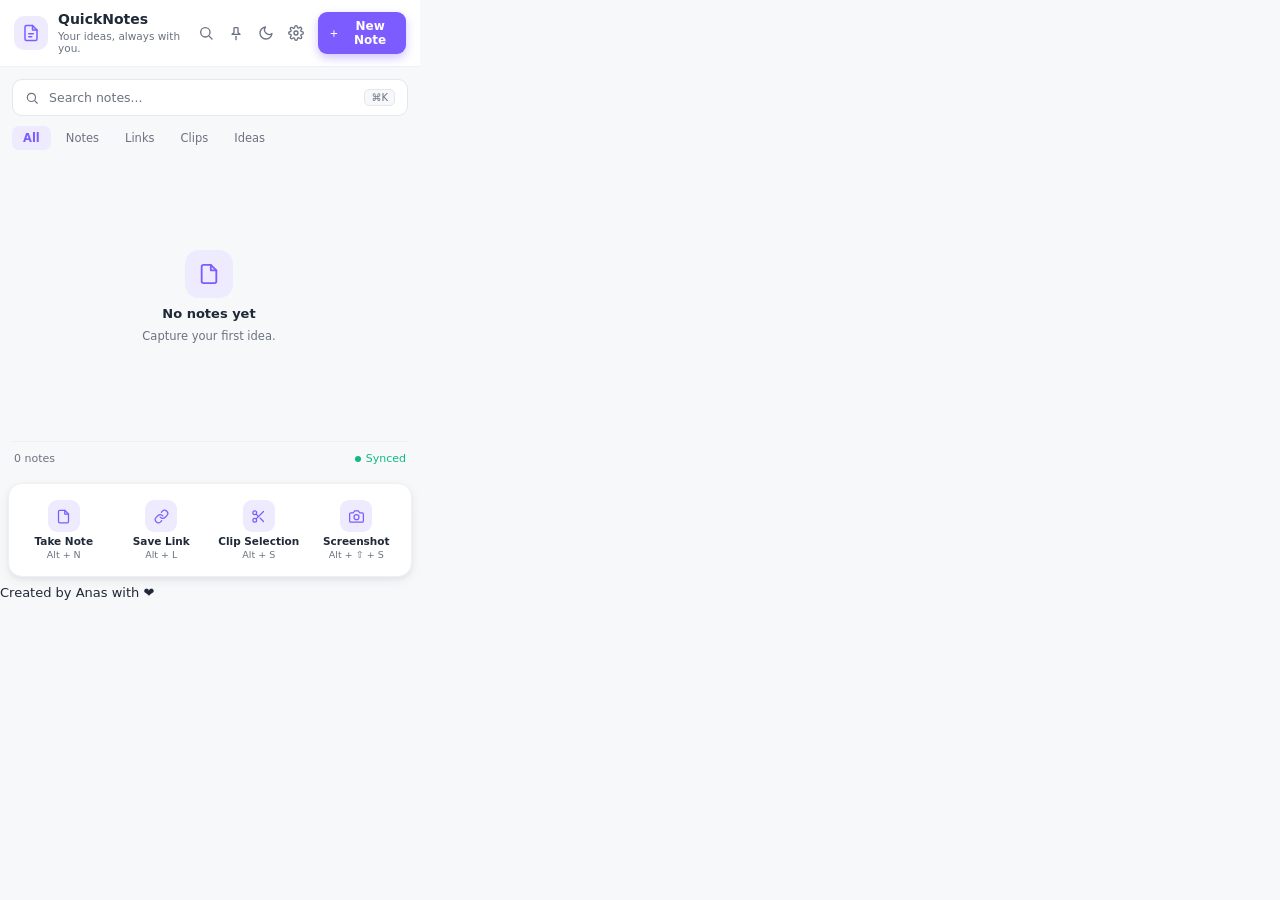
==== extension/popup.html @ 5216ebf4 "Changes Co-authored-by: anassarfraz15 <126183512+anassarfraz15@users.noreply.github.com>" ====
<!doctype html>
<html lang="en">
  <head>
    <meta charset="utf-8" />
    <title>QuickNotes</title>
    <link rel="stylesheet" href="styles.css" />
  </head>
  <body>
    <div id="app" class="app" data-view="list">
      <!-- HEADER -->
      <header class="header">
        <div class="brand">
          <div class="brand-icon" aria-hidden="true">
            <svg viewBox="0 0 24 24" fill="none" stroke="currentColor" stroke-width="2" stroke-linecap="round" stroke-linejoin="round"><path d="M14 2H6a2 2 0 0 0-2 2v16a2 2 0 0 0 2 2h12a2 2 0 0 0 2-2V8z"/><polyline points="14 2 14 8 20 8"/><line x1="9" y1="13" x2="15" y2="13"/><line x1="9" y1="17" x2="13" y2="17"/></svg>
          </div>
          <div class="brand-text">
            <div class="brand-title">QuickNotes</div>
            <div class="brand-sub">Your ideas, always with you.</div>
          </div>
        </div>
        <div class="header-actions">
          <button class="icon-btn" id="btn-search" title="Search">
            <svg viewBox="0 0 24 24" fill="none" stroke="currentColor" stroke-width="2" stroke-linecap="round" stroke-linejoin="round"><circle cx="11" cy="11" r="7"/><line x1="21" y1="21" x2="16.65" y2="16.65"/></svg>
          </button>
          <button class="icon-btn" id="btn-pin-toggle" title="Show pinned">
            <svg viewBox="0 0 24 24" fill="none" stroke="currentColor" stroke-width="2" stroke-linecap="round" stroke-linejoin="round"><path d="M12 17v5"/><path d="M9 10.76V5a1 1 0 0 1 1-1h4a1 1 0 0 1 1 1v5.76a2 2 0 0 0 .59 1.41L18 14H6l2.41-1.83A2 2 0 0 0 9 10.76z"/></svg>
          </button>
          <button class="icon-btn" id="btn-theme" title="Toggle theme">
            <svg viewBox="0 0 24 24" fill="none" stroke="currentColor" stroke-width="2" stroke-linecap="round" stroke-linejoin="round"><path d="M21 12.79A9 9 0 1 1 11.21 3 7 7 0 0 0 21 12.79z"/></svg>
          </button>
          <button class="icon-btn" id="btn-settings" title="Settings">
            <svg viewBox="0 0 24 24" fill="none" stroke="currentColor" stroke-width="2" stroke-linecap="round" stroke-linejoin="round"><circle cx="12" cy="12" r="3"/><path d="M19.4 15a1.7 1.7 0 0 0 .3 1.8l.1.1a2 2 0 1 1-2.8 2.8l-.1-.1a1.7 1.7 0 0 0-1.8-.3 1.7 1.7 0 0 0-1 1.5V21a2 2 0 0 1-4 0v-.1a1.7 1.7 0 0 0-1.1-1.5 1.7 1.7 0 0 0-1.8.3l-.1.1a2 2 0 1 1-2.8-2.8l.1-.1a1.7 1.7 0 0 0 .3-1.8 1.7 1.7 0 0 0-1.5-1H3a2 2 0 0 1 0-4h.1a1.7 1.7 0 0 0 1.5-1.1 1.7 1.7 0 0 0-.3-1.8l-.1-.1a2 2 0 1 1 2.8-2.8l.1.1a1.7 1.7 0 0 0 1.8.3H9a1.7 1.7 0 0 0 1-1.5V3a2 2 0 0 1 4 0v.1a1.7 1.7 0 0 0 1 1.5 1.7 1.7 0 0 0 1.8-.3l.1-.1a2 2 0 1 1 2.8 2.8l-.1.1a1.7 1.7 0 0 0-.3 1.8V9a1.7 1.7 0 0 0 1.5 1H21a2 2 0 0 1 0 4h-.1a1.7 1.7 0 0 0-1.5 1z"/></svg>
          </button>
          <button class="btn btn-primary" id="btn-new">
            <svg viewBox="0 0 24 24" fill="none" stroke="currentColor" stroke-width="2.4" stroke-linecap="round" stroke-linejoin="round"><line x1="12" y1="5" x2="12" y2="19"/><line x1="5" y1="12" x2="19" y2="12"/></svg>
            New Note
          </button>
        </div>
      </header>

      <!-- LIST VIEW -->
      <section class="list-view">
        <div class="search">
          <svg viewBox="0 0 24 24" fill="none" stroke="currentColor" stroke-width="2" stroke-linecap="round" stroke-linejoin="round"><circle cx="11" cy="11" r="7"/><line x1="21" y1="21" x2="16.65" y2="16.65"/></svg>
          <input id="search-input" type="text" placeholder="Search notes..." />
          <span class="kbd">⌘K</span>
        </div>
        <div class="tabs" role="tablist" id="tabs">
          <button class="tab active" data-tab="all">All</button>
          <button class="tab" data-tab="note">Notes</button>
          <button class="tab" data-tab="link">Links</button>
          <button class="tab" data-tab="clip">Clips</button>
          <button class="tab" data-tab="idea">Ideas</button>
        </div>
        <div class="notes-list" id="notes-list"></div>
        <div class="list-footer">
          <span id="notes-count">0 notes</span>
          <span class="synced"><span class="dot"></span> Synced</span>
        </div>
      </section>

      <!-- EDITOR VIEW -->
      <section class="editor-view" data-mode="read" hidden>
        <div class="editor-topbar">
          <button class="icon-btn" id="btn-back" title="Back">
            <svg viewBox="0 0 24 24" fill="none" stroke="currentColor" stroke-width="2" stroke-linecap="round" stroke-linejoin="round"><line x1="19" y1="12" x2="5" y2="12"/><polyline points="12 19 5 12 12 5"/></svg>
          </button>
          <input id="title-input" class="title-input" placeholder="Untitled note" readonly />
          <button class="icon-btn" id="btn-edit" title="Edit">
            <svg viewBox="0 0 24 24" fill="none" stroke="currentColor" stroke-width="2" stroke-linecap="round" stroke-linejoin="round"><path d="M12 20h9"/><path d="M16.5 3.5a2.121 2.121 0 0 1 3 3L7 19l-4 1 1-4L16.5 3.5z"/></svg>
          </button>
          <button class="icon-btn" id="btn-done" title="Done" hidden>
            <svg viewBox="0 0 24 24" fill="none" stroke="currentColor" stroke-width="2.4" stroke-linecap="round" stroke-linejoin="round"><polyline points="20 6 9 17 4 12"/></svg>
          </button>
          <button class="icon-btn" id="btn-pin" title="Pin">
            <svg viewBox="0 0 24 24" fill="none" stroke="currentColor" stroke-width="2" stroke-linecap="round" stroke-linejoin="round"><path d="M12 17v5"/><path d="M9 10.76V5a1 1 0 0 1 1-1h4a1 1 0 0 1 1 1v5.76a2 2 0 0 0 .59 1.41L18 14H6l2.41-1.83A2 2 0 0 0 9 10.76z"/></svg>
          </button>
          <button class="icon-btn danger" id="btn-delete" title="Delete">
            <svg viewBox="0 0 24 24" fill="none" stroke="currentColor" stroke-width="2" stroke-linecap="round" stroke-linejoin="round"><polyline points="3 6 5 6 21 6"/><path d="M19 6l-2 14a2 2 0 0 1-2 2H9a2 2 0 0 1-2-2L5 6"/><path d="M10 11v6"/><path d="M14 11v6"/></svg>
          </button>
        </div>

        <div class="tag-row">
          <div class="tags" id="tags"></div>
          <input id="tag-input" class="tag-input" placeholder="Add tag..." />
          <span class="saved-indicator" id="saved-indicator"><span class="dot"></span> Saved just now</span>
        </div>

        <div class="toolbar" id="toolbar">
          <button data-cmd="bold" title="Bold"><b>B</b></button>
          <button data-cmd="italic" title="Italic"><i>I</i></button>
          <button data-cmd="strikeThrough" title="Strike"><s>S</s></button>
          <span class="sep"></span>
          <button data-cmd="formatBlock" data-arg="H1" title="Heading 1">H1</button>
          <button data-cmd="formatBlock" data-arg="H2" title="Heading 2">H2</button>
          <span class="sep"></span>
          <button data-cmd="insertUnorderedList" title="Bullet list">
            <svg viewBox="0 0 24 24" fill="none" stroke="currentColor" stroke-width="2" stroke-linecap="round" stroke-linejoin="round"><line x1="8" y1="6" x2="21" y2="6"/><line x1="8" y1="12" x2="21" y2="12"/><line x1="8" y1="18" x2="21" y2="18"/><circle cx="4" cy="6" r="1"/><circle cx="4" cy="12" r="1"/><circle cx="4" cy="18" r="1"/></svg>
          </button>
          <button data-cmd="insertOrderedList" title="Numbered list">
            <svg viewBox="0 0 24 24" fill="none" stroke="currentColor" stroke-width="2" stroke-linecap="round" stroke-linejoin="round"><line x1="10" y1="6" x2="21" y2="6"/><line x1="10" y1="12" x2="21" y2="12"/><line x1="10" y1="18" x2="21" y2="18"/><path d="M4 6h1v4"/><path d="M4 10h2"/><path d="M6 18H4c0-1 2-2 2-3s-1-1.5-2-1"/></svg>
          </button>
          <button data-cmd="checkbox" title="Checkbox">☐</button>
          <span class="sep"></span>
          <button data-cmd="link" title="Link">
            <svg viewBox="0 0 24 24" fill="none" stroke="currentColor" stroke-width="2" stroke-linecap="round" stroke-linejoin="round"><path d="M10 13a5 5 0 0 0 7.54.54l3-3a5 5 0 0 0-7.07-7.07l-1.72 1.71"/><path d="M14 11a5 5 0 0 0-7.54-.54l-3 3a5 5 0 0 0 7.07 7.07l1.71-1.71"/></svg>
          </button>
          <button data-cmd="code" title="Code">
            <svg viewBox="0 0 24 24" fill="none" stroke="currentColor" stroke-width="2" stroke-linecap="round" stroke-linejoin="round"><polyline points="16 18 22 12 16 6"/><polyline points="8 6 2 12 8 18"/></svg>
          </button>
          <button data-cmd="quote" title="Quote">❝</button>
        </div>

        <div id="editor" class="editor" contenteditable="true" spellcheck="true"></div>

        <div class="editor-footer">
          <span id="created-at">Created: —</span>
          <span id="updated-at">Updated: —</span>
        </div>
      </section>

      <!-- ACTION BAR -->
      <nav class="action-bar">
        <button class="action" data-action="note">
          <div class="action-icon"><svg viewBox="0 0 24 24" fill="none" stroke="currentColor" stroke-width="2" stroke-linecap="round" stroke-linejoin="round"><path d="M14 2H6a2 2 0 0 0-2 2v16a2 2 0 0 0 2 2h12a2 2 0 0 0 2-2V8z"/><polyline points="14 2 14 8 20 8"/></svg></div>
          <div class="action-text"><div class="action-label">Take Note</div><div class="action-kbd">Alt + N</div></div>
        </button>
        <button class="action" data-action="link">
          <div class="action-icon"><svg viewBox="0 0 24 24" fill="none" stroke="currentColor" stroke-width="2" stroke-linecap="round" stroke-linejoin="round"><path d="M10 13a5 5 0 0 0 7.54.54l3-3a5 5 0 0 0-7.07-7.07l-1.72 1.71"/><path d="M14 11a5 5 0 0 0-7.54-.54l-3 3a5 5 0 0 0 7.07 7.07l1.71-1.71"/></svg></div>
          <div class="action-text"><div class="action-label">Save Link</div><div class="action-kbd">Alt + L</div></div>
        </button>
        <button class="action" data-action="clip">
          <div class="action-icon"><svg viewBox="0 0 24 24" fill="none" stroke="currentColor" stroke-width="2" stroke-linecap="round" stroke-linejoin="round"><circle cx="6" cy="6" r="3"/><circle cx="6" cy="18" r="3"/><line x1="20" y1="4" x2="8.12" y2="15.88"/><line x1="14.47" y1="14.48" x2="20" y2="20"/><line x1="8.12" y1="8.12" x2="12" y2="12"/></svg></div>
          <div class="action-text"><div class="action-label">Clip Selection</div><div class="action-kbd">Alt + S</div></div>
        </button>
        <button class="action" data-action="screenshot">
          <div class="action-icon"><svg viewBox="0 0 24 24" fill="none" stroke="currentColor" stroke-width="2" stroke-linecap="round" stroke-linejoin="round"><path d="M23 19a2 2 0 0 1-2 2H3a2 2 0 0 1-2-2V8a2 2 0 0 1 2-2h4l2-3h6l2 3h4a2 2 0 0 1 2 2z"/><circle cx="12" cy="13" r="4"/></svg></div>
          <div class="action-text"><div class="action-label">Screenshot</div><div class="action-kbd">Alt + ⇧ + S</div></div>
        </button>
      </nav>

      <div class="credit">Created by Anas with <span class="credit-heart">❤</span></div>
    </div>

    <script src="popup.js"></script>
  </body>
</html>
---- extension/styles.css ----
:root {
  --primary: #7C5CFF;
  --primary-soft: #EFEBFF;
  --bg: #F7F8FA;
  --card: #FFFFFF;
  --text: #1F2937;
  --text-2: #6B7280;
  --border: #E5E7EB;
  --border-soft: #EEF0F3;
  --danger: #EF4444;
  --success: #10B981;
  --shadow-sm: 0 1px 2px rgba(16,24,40,.04), 0 1px 3px rgba(16,24,40,.06);
  --shadow-md: 0 4px 12px rgba(16,24,40,.06), 0 2px 4px rgba(16,24,40,.04);
  --radius: 12px;
  --radius-lg: 16px;
}

[data-theme="dark"] {
  --primary: #8E76FF;
  --primary-soft: #2A2150;
  --bg: #0F1115;
  --card: #171A21;
  --text: #E5E7EB;
  --text-2: #9CA3AF;
  --border: #232732;
  --border-soft: #1C2029;
  --shadow-sm: 0 1px 2px rgba(0,0,0,.4);
  --shadow-md: 0 6px 20px rgba(0,0,0,.45);
}

* { box-sizing: border-box; }
html, body {
  margin: 0; padding: 0;
  width: 420px; height: 600px;
  font-family: 'Inter', -apple-system, BlinkMacSystemFont, 'Segoe UI', system-ui, sans-serif;
  font-size: 13px;
  color: var(--text);
  background: var(--bg);
  -webkit-font-smoothing: antialiased;
}
button { font-family: inherit; cursor: pointer; border: none; background: none; color: inherit; }
input, textarea { font-family: inherit; color: inherit; }

.app {
  width: 100%; height: 100%;
  display: flex; flex-direction: column;
  background: var(--bg);
  overflow: hidden;
}

/* HEADER */
.header {
  display: flex; align-items: center; justify-content: space-between;
  padding: 12px 14px;
  background: var(--card);
  border-bottom: 1px solid var(--border-soft);
  gap: 8px;
}
.brand { display: flex; align-items: center; gap: 10px; min-width: 0; }
.brand-icon {
  width: 34px; height: 34px; border-radius: 10px;
  background: var(--primary-soft); color: var(--primary);
  display: grid; place-items: center; flex-shrink: 0;
}
.brand-icon svg { width: 18px; height: 18px; }
.brand-title { font-weight: 700; font-size: 14px; line-height: 1.1; }
.brand-sub { font-size: 10.5px; color: var(--text-2); margin-top: 2px; }

.header-actions { display: flex; align-items: center; gap: 2px; }
.icon-btn {
  width: 30px; height: 30px; border-radius: 8px;
  display: grid; place-items: center;
  color: var(--text-2);
  transition: background .15s ease, color .15s ease;
}
.icon-btn svg { width: 16px; height: 16px; }
.icon-btn:hover { background: var(--bg); color: var(--text); }
.icon-btn.active { background: var(--primary-soft); color: var(--primary); }
.icon-btn.danger:hover { background: rgba(239,68,68,.1); color: var(--danger); }

.btn {
  display: inline-flex; align-items: center; gap: 6px;
  padding: 7px 11px; border-radius: 9px;
  font-size: 12px; font-weight: 600;
  transition: transform .15s ease, box-shadow .15s ease, background .15s ease;
}
.btn svg { width: 13px; height: 13px; }
.btn-primary {
  background: var(--primary); color: #fff;
  box-shadow: 0 4px 10px rgba(124,92,255,.35);
  margin-left: 6px;
}
.btn-primary:hover { transform: translateY(-1px); box-shadow: 0 6px 14px rgba(124,92,255,.45); }

/* LIST VIEW */
.list-view {
  flex: 1; min-height: 0;
  display: flex; flex-direction: column;
  padding: 12px 12px 0;
}
.app[data-view="editor"] .list-view { display: none; }

.search {
  position: relative;
  display: flex; align-items: center; gap: 8px;
  padding: 9px 12px; background: var(--card);
  border: 1px solid var(--border); border-radius: 10px;
  transition: border-color .15s ease, box-shadow .15s ease;
}
.search:focus-within { border-color: var(--primary); box-shadow: 0 0 0 3px rgba(124,92,255,.15); }
.search svg { width: 14px; height: 14px; color: var(--text-2); flex-shrink: 0; }
.search input {
  flex: 1; border: none; outline: none; background: none;
  font-size: 12.5px;
}
.search input::placeholder { color: var(--text-2); }
.kbd {
  font-size: 10px; padding: 2px 6px;
  background: var(--bg); border: 1px solid var(--border);
  border-radius: 5px; color: var(--text-2);
}

.tabs {
  display: flex; gap: 4px; margin: 10px 0 8px;
  overflow-x: auto; scrollbar-width: none;
}
.tabs::-webkit-scrollbar { display: none; }
.tab {
  padding: 5px 11px; border-radius: 7px;
  font-size: 11.5px; font-weight: 500; color: var(--text-2);
  transition: background .15s ease, color .15s ease;
  white-space: nowrap;
}
.tab:hover { color: var(--text); }
.tab.active { background: var(--primary-soft); color: var(--primary); font-weight: 600; }

.notes-list {
  flex: 1; min-height: 0;
  overflow-y: auto;
  display: flex; flex-direction: column; gap: 8px;
  padding-right: 2px;
}
.notes-list::-webkit-scrollbar { width: 6px; }
.notes-list::-webkit-scrollbar-thumb { background: var(--border); border-radius: 3px; }

.note-card {
  position: relative;
  background: var(--card);
  border: 1px solid var(--border-soft);
  border-radius: 12px;
  padding: 10px 12px;
  cursor: pointer;
  transition: border-color .15s ease, transform .15s ease, box-shadow .15s ease;
}
.note-card:hover { border-color: var(--border); box-shadow: var(--shadow-sm); }
.note-card.selected {
  border-color: var(--primary);
  background: var(--primary-soft);
}
.note-card-head {
  display: flex; align-items: center; gap: 6px;
  margin-bottom: 4px;
}
.note-emoji { font-size: 13px; }
.note-title {
  flex: 1; font-weight: 600; font-size: 12.5px;
  white-space: nowrap; overflow: hidden; text-overflow: ellipsis;
}
.note-time { font-size: 10.5px; color: var(--text-2); flex-shrink: 0; }
.note-preview {
  font-size: 11.5px; color: var(--text-2);
  line-height: 1.45;
  display: -webkit-box; -webkit-line-clamp: 2; -webkit-box-orient: vertical;
  overflow: hidden;
}
.note-pin { color: var(--primary); }
.note-pin svg { width: 11px; height: 11px; }

.note-actions {
  position: absolute;
  bottom: 6px; right: 6px;
  display: flex; gap: 2px;
  opacity: 0;
  transform: translateY(2px);
  transition: opacity .15s ease, transform .15s ease;
  background: var(--card);
  border: 1px solid var(--border-soft);
  border-radius: 8px;
  padding: 2px;
  box-shadow: var(--shadow-sm);
}
.note-card:hover .note-actions { opacity: 1; transform: translateY(0); }
.note-actions button {
  width: 22px; height: 22px; border-radius: 5px;
  display: grid; place-items: center;
  color: var(--text-2);
  transition: background .12s ease, color .12s ease;
}
.note-actions button svg { width: 12px; height: 12px; }
.note-actions button:hover { background: var(--bg); color: var(--text); }
.note-actions button.danger:hover { background: rgba(239,68,68,.1); color: var(--danger); }

.empty {
  flex: 1; display: flex; flex-direction: column; align-items: center; justify-content: center;
  text-align: center; color: var(--text-2); gap: 8px; padding: 24px;
}
.empty-icon {
  width: 48px; height: 48px; border-radius: 14px;
  background: var(--primary-soft); color: var(--primary);
  display: grid; place-items: center;
}
.empty-icon svg { width: 22px; height: 22px; }
.empty-title { font-weight: 600; color: var(--text); font-size: 13px; }
.empty-sub { font-size: 11.5px; }

.list-footer {
  display: flex; align-items: center; justify-content: space-between;
  padding: 10px 2px;
  font-size: 11px; color: var(--text-2);
  border-top: 1px solid var(--border-soft);
  margin-top: 6px;
}
.synced { display: inline-flex; align-items: center; gap: 5px; color: var(--success); font-weight: 500; }
.synced .dot { width: 6px; height: 6px; border-radius: 50%; background: var(--success); }

/* EDITOR */
.editor-view {
  flex: 1; min-height: 0;
  display: flex; flex-direction: column;
  background: var(--card);
}
.app[data-view="list"] .editor-view { display: none !important; }

.editor-topbar {
  display: flex; align-items: center; gap: 6px;
  padding: 10px 12px;
  border-bottom: 1px solid var(--border-soft);
}
.title-input {
  flex: 1; border: none; outline: none; background: none;
  font-size: 14px; font-weight: 700; padding: 4px 6px;
}
.title-input::placeholder { color: var(--text-2); font-weight: 600; }

.tag-row {
  display: flex; align-items: center; gap: 6px; flex-wrap: wrap;
  padding: 8px 12px;
  border-bottom: 1px solid var(--border-soft);
}
.tags { display: inline-flex; gap: 5px; flex-wrap: wrap; }
.tag {
  display: inline-flex; align-items: center; gap: 4px;
  padding: 2px 8px; border-radius: 999px;
  background: var(--primary-soft); color: var(--primary);
  font-size: 10.5px; font-weight: 600;
}
.tag button { color: var(--primary); opacity: .6; font-size: 12px; line-height: 1; }
.tag button:hover { opacity: 1; }
.tag-input {
  flex: 1; min-width: 80px;
  border: none; outline: none; background: none;
  font-size: 11.5px; padding: 3px 4px; color: var(--text-2);
}
.saved-indicator {
  font-size: 10.5px; color: var(--success);
  display: inline-flex; align-items: center; gap: 4px;
  margin-left: auto;
}
.saved-indicator .dot { width: 5px; height: 5px; border-radius: 50%; background: var(--success); }

.toolbar {
  display: flex; align-items: center; gap: 1px;
  padding: 6px 10px;
  border-bottom: 1px solid var(--border-soft);
  overflow-x: auto;
}
.toolbar::-webkit-scrollbar { display: none; }
.toolbar button {
  width: 26px; height: 26px; border-radius: 6px;
  display: grid; place-items: center;
  color: var(--text-2); font-size: 12px;
  transition: background .12s ease, color .12s ease;
  flex-shrink: 0;
}
.toolbar button:hover { background: var(--bg); color: var(--text); }
.toolbar button svg { width: 13px; height: 13px; }
.toolbar .sep { width: 1px; height: 16px; background: var(--border); margin: 0 4px; }

.editor {
  flex: 1; min-height: 0;
  padding: 14px 16px;
  font-size: 13px; line-height: 1.6;
  outline: none;
  overflow-y: auto;
}
.editor::-webkit-scrollbar { width: 6px; }
.editor::-webkit-scrollbar-thumb { background: var(--border); border-radius: 3px; }
.editor:empty:before {
  content: 'Start writing...';
  color: var(--text-2);
}
.editor h1 { font-size: 18px; margin: 8px 0 6px; }
.editor h2 { font-size: 15px; margin: 8px 0 4px; }
.editor ul, .editor ol { padding-left: 20px; margin: 4px 0; }
.editor blockquote {
  border-left: 3px solid var(--primary);
  background: var(--primary-soft);
  padding: 8px 12px; margin: 6px 0;
  border-radius: 0 8px 8px 0;
  color: var(--text);
}
.editor code, .editor pre {
  font-family: ui-monospace, SFMono-Regular, Menlo, monospace;
  font-size: 12px;
  background: var(--bg); padding: 1px 5px; border-radius: 4px;
}
.editor pre { padding: 8px 10px; white-space: pre-wrap; }
.editor a { color: var(--primary); text-decoration: underline; }
.editor img { max-width: 100%; border-radius: 8px; margin: 6px 0; }
.editor input[type="checkbox"] { margin-right: 6px; }

/* READ MODE */
.editor-view[data-mode="read"] .toolbar { display: none; }
.editor-view[data-mode="read"] #btn-edit { display: grid; }
.editor-view[data-mode="read"] #btn-done { display: none; }
.editor-view[data-mode="edit"] #btn-edit { display: none; }
.editor-view[data-mode="edit"] #btn-done { display: grid; }
.editor-view[data-mode="read"] .tag-input { display: none; }
.editor-view[data-mode="read"] .tag button { display: none; }
.editor-view[data-mode="read"] .editor { cursor: default; }
.editor-view[data-mode="read"] .title-input { cursor: default; }

.editor-footer {
  display: flex; justify-content: space-between;
  padding: 8px 14px;
  font-size: 10.5px; color: var(--text-2);
  border-top: 1px solid var(--border-soft);
}

/* ACTION BAR */
.action-bar {
  display: grid; grid-template-columns: repeat(4, 1fr); gap: 4px;
  padding: 8px;
  margin: 8px;
  background: var(--card);
  border: 1px solid var(--border-soft);
  border-radius: 14px;
  box-shadow: var(--shadow-md);
}
.action {
  display: flex; flex-direction: column; align-items: center; gap: 4px;
  padding: 8px 4px; border-radius: 10px;
  transition: background .15s ease, transform .15s ease;
  text-align: center;
}
.action:hover { background: var(--bg); transform: translateY(-1px); }
.action-icon {
  width: 32px; height: 32px; border-radius: 9px;
  background: var(--primary-soft); color: var(--primary);
  display: grid; place-items: center;
}
.action-icon svg { width: 15px; height: 15px; }
.action-label { font-size: 10.5px; font-weight: 600; color: var(--text); line-height: 1.1; }
.action-kbd { font-size: 9.5px; color: var(--text-2); margin-top: 1px; }
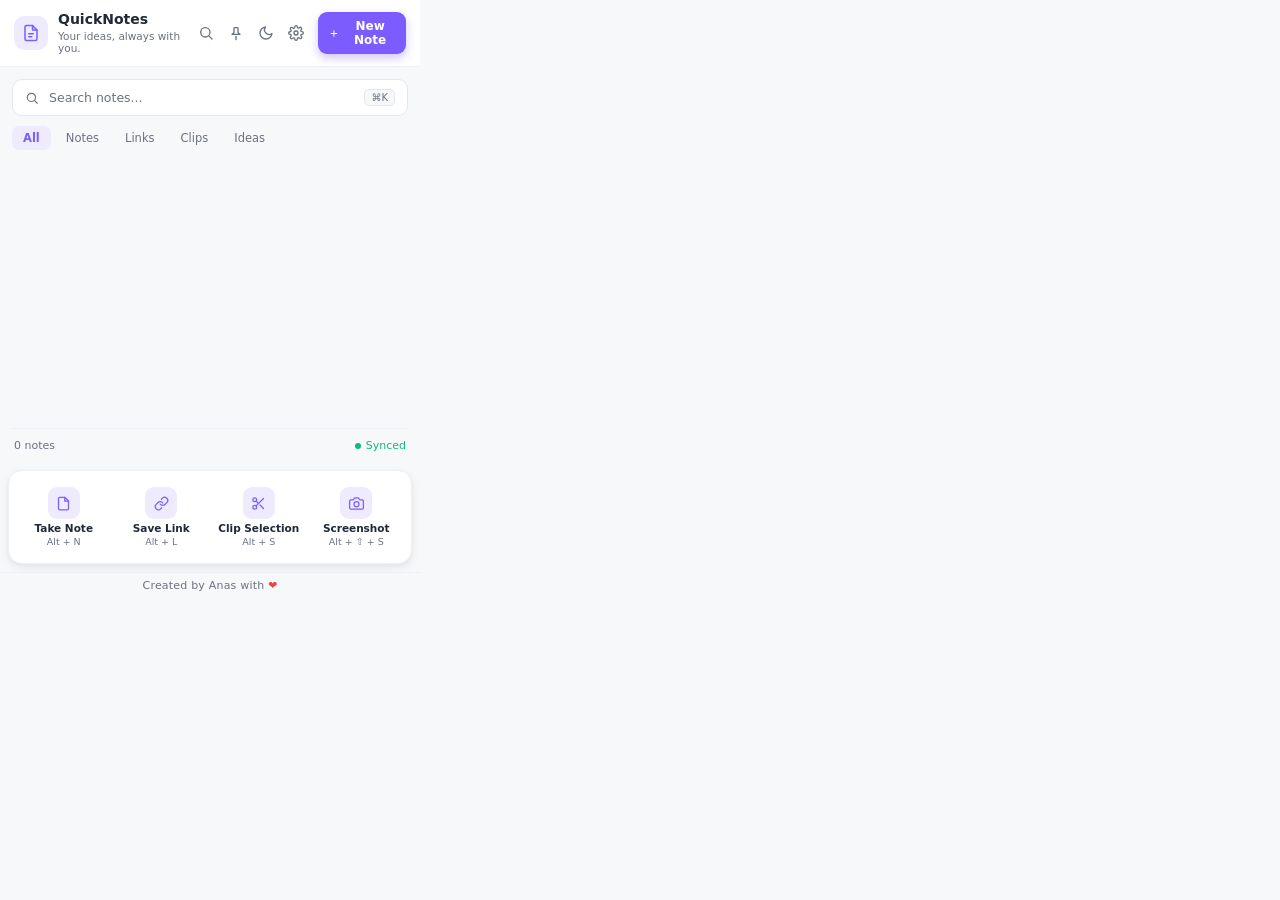
==== commit 9bb3cd8e: "Changes Co-authored-by: anassarfraz15 <126183512+anassarfraz15@users.noreply.github.com>" ====
--- a/extension/popup.html
+++ b/extension/popup.html
@@ -69,9 +69,6 @@
           <button class="icon-btn" id="btn-edit" title="Edit">
             <svg viewBox="0 0 24 24" fill="none" stroke="currentColor" stroke-width="2" stroke-linecap="round" stroke-linejoin="round"><path d="M12 20h9"/><path d="M16.5 3.5a2.121 2.121 0 0 1 3 3L7 19l-4 1 1-4L16.5 3.5z"/></svg>
           </button>
-          <button class="icon-btn" id="btn-done" title="Done" hidden>
-            <svg viewBox="0 0 24 24" fill="none" stroke="currentColor" stroke-width="2.4" stroke-linecap="round" stroke-linejoin="round"><polyline points="20 6 9 17 4 12"/></svg>
-          </button>
           <button class="icon-btn" id="btn-pin" title="Pin">
             <svg viewBox="0 0 24 24" fill="none" stroke="currentColor" stroke-width="2" stroke-linecap="round" stroke-linejoin="round"><path d="M12 17v5"/><path d="M9 10.76V5a1 1 0 0 1 1-1h4a1 1 0 0 1 1 1v5.76a2 2 0 0 0 .59 1.41L18 14H6l2.41-1.83A2 2 0 0 0 9 10.76z"/></svg>
           </button>
@@ -109,6 +106,10 @@
             <svg viewBox="0 0 24 24" fill="none" stroke="currentColor" stroke-width="2" stroke-linecap="round" stroke-linejoin="round"><polyline points="16 18 22 12 16 6"/><polyline points="8 6 2 12 8 18"/></svg>
           </button>
           <button data-cmd="quote" title="Quote">❝</button>
+          <span class="toolbar-spacer"></span>
+          <button data-cmd="screenshot" title="Insert screenshot of current page">
+            <svg viewBox="0 0 24 24" fill="none" stroke="currentColor" stroke-width="2" stroke-linecap="round" stroke-linejoin="round"><path d="M23 19a2 2 0 0 1-2 2H3a2 2 0 0 1-2-2V8a2 2 0 0 1 2-2h4l2-3h6l2 3h4a2 2 0 0 1 2 2z"/><circle cx="12" cy="13" r="4"/></svg>
+          </button>
         </div>
 
         <div id="editor" class="editor" contenteditable="true" spellcheck="true"></div>
--- a/extension/styles.css
+++ b/extension/styles.css
@@ -362,3 +362,14 @@
 .action-icon svg { width: 15px; height: 15px; }
 .action-label { font-size: 10.5px; font-weight: 600; color: var(--text); line-height: 1.1; }
 .action-kbd { font-size: 9.5px; color: var(--text-2); margin-top: 1px; }
+
+.credit {
+  text-align: center;
+  font-size: 11px;
+  color: var(--text-2);
+  padding: 6px 0 8px;
+  background: var(--bg);
+  border-top: 1px solid var(--border-soft);
+  letter-spacing: 0.2px;
+}
+.credit-heart { color: #EF4444; }
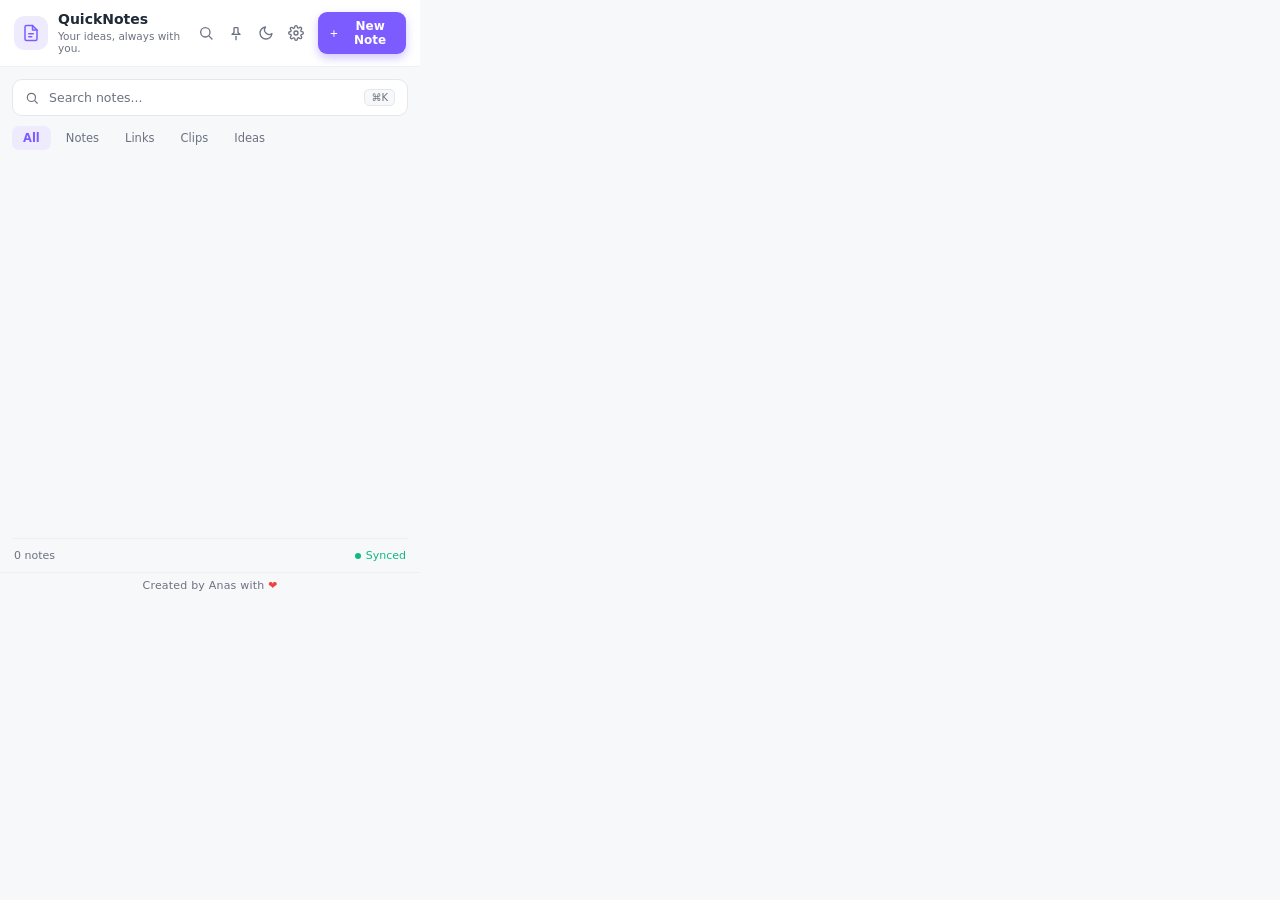
==== commit deaff2cd: "Changes Co-authored-by: anassarfraz15 <126183512+anassarfraz15@users.noreply.github.com>" ====
--- a/extension/popup.html
+++ b/extension/popup.html
@@ -115,30 +115,16 @@
         <div id="editor" class="editor" contenteditable="true" spellcheck="true"></div>
 
         <div class="editor-footer">
-          <span id="created-at">Created: —</span>
-          <span id="updated-at">Updated: —</span>
+          <div class="editor-footer-meta">
+            <span id="created-at">Created: —</span>
+            <span id="updated-at">Updated: —</span>
+          </div>
+          <button class="btn btn-primary" id="btn-save">
+            <svg viewBox="0 0 24 24" fill="none" stroke="currentColor" stroke-width="2" stroke-linecap="round" stroke-linejoin="round"><path d="M19 21H5a2 2 0 0 1-2-2V5a2 2 0 0 1 2-2h11l5 5v11a2 2 0 0 1-2 2z"/><polyline points="17 21 17 13 7 13 7 21"/><polyline points="7 3 7 8 15 8"/></svg>
+            Save Note
+          </button>
         </div>
       </section>
-
-      <!-- ACTION BAR -->
-      <nav class="action-bar">
-        <button class="action" data-action="note">
-          <div class="action-icon"><svg viewBox="0 0 24 24" fill="none" stroke="currentColor" stroke-width="2" stroke-linecap="round" stroke-linejoin="round"><path d="M14 2H6a2 2 0 0 0-2 2v16a2 2 0 0 0 2 2h12a2 2 0 0 0 2-2V8z"/><polyline points="14 2 14 8 20 8"/></svg></div>
-          <div class="action-text"><div class="action-label">Take Note</div><div class="action-kbd">Alt + N</div></div>
-        </button>
-        <button class="action" data-action="link">
-          <div class="action-icon"><svg viewBox="0 0 24 24" fill="none" stroke="currentColor" stroke-width="2" stroke-linecap="round" stroke-linejoin="round"><path d="M10 13a5 5 0 0 0 7.54.54l3-3a5 5 0 0 0-7.07-7.07l-1.72 1.71"/><path d="M14 11a5 5 0 0 0-7.54-.54l-3 3a5 5 0 0 0 7.07 7.07l1.71-1.71"/></svg></div>
-          <div class="action-text"><div class="action-label">Save Link</div><div class="action-kbd">Alt + L</div></div>
-        </button>
-        <button class="action" data-action="clip">
-          <div class="action-icon"><svg viewBox="0 0 24 24" fill="none" stroke="currentColor" stroke-width="2" stroke-linecap="round" stroke-linejoin="round"><circle cx="6" cy="6" r="3"/><circle cx="6" cy="18" r="3"/><line x1="20" y1="4" x2="8.12" y2="15.88"/><line x1="14.47" y1="14.48" x2="20" y2="20"/><line x1="8.12" y1="8.12" x2="12" y2="12"/></svg></div>
-          <div class="action-text"><div class="action-label">Clip Selection</div><div class="action-kbd">Alt + S</div></div>
-        </button>
-        <button class="action" data-action="screenshot">
-          <div class="action-icon"><svg viewBox="0 0 24 24" fill="none" stroke="currentColor" stroke-width="2" stroke-linecap="round" stroke-linejoin="round"><path d="M23 19a2 2 0 0 1-2 2H3a2 2 0 0 1-2-2V8a2 2 0 0 1 2-2h4l2-3h6l2 3h4a2 2 0 0 1 2 2z"/><circle cx="12" cy="13" r="4"/></svg></div>
-          <div class="action-text"><div class="action-label">Screenshot</div><div class="action-kbd">Alt + ⇧ + S</div></div>
-        </button>
-      </nav>
 
       <div class="credit">Created by Anas with <span class="credit-heart">❤</span></div>
     </div>
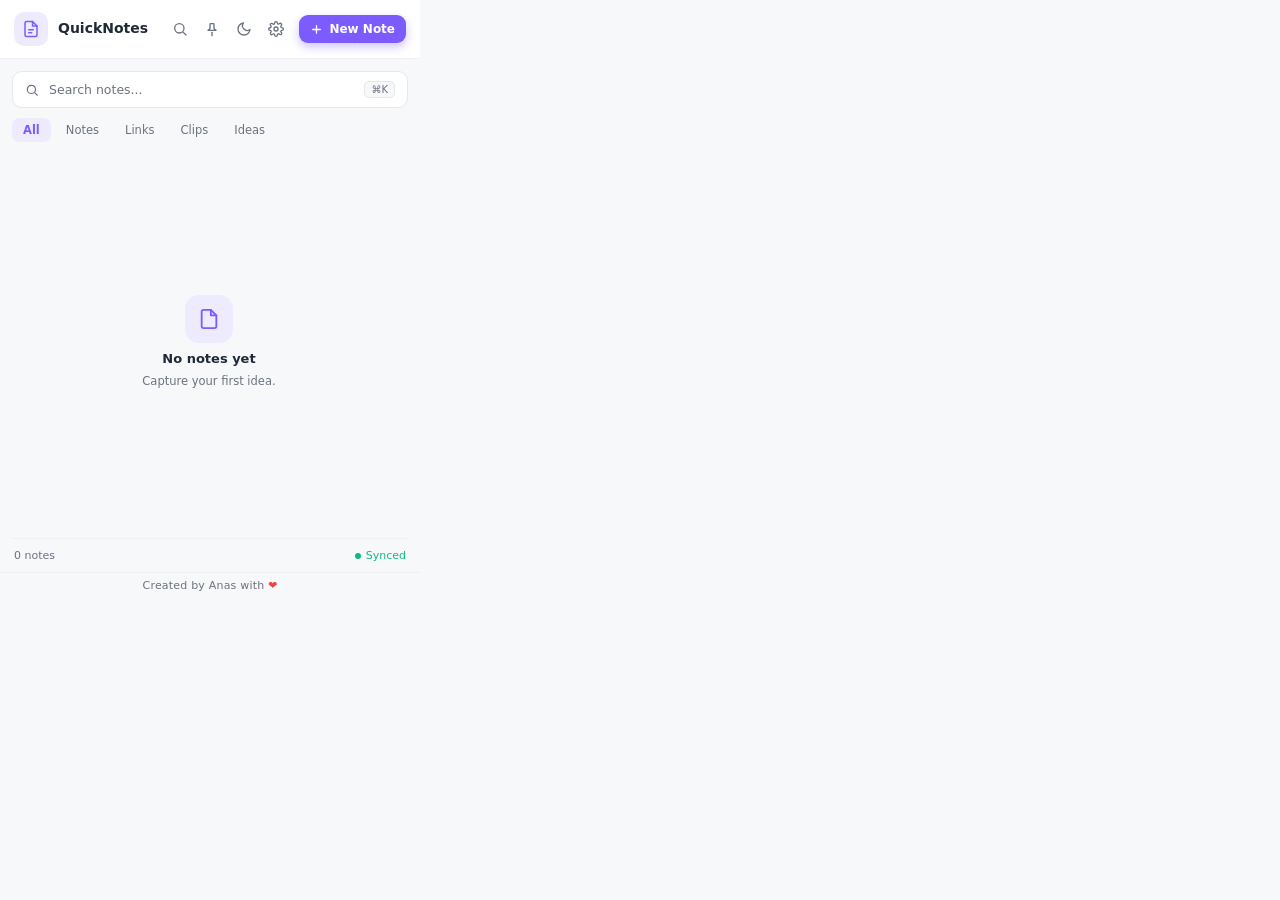
==== commit bdcf4152: "Changes Co-authored-by: anassarfraz15 <126183512+anassarfraz15@users.noreply.github.com>" ====
--- a/extension/popup.html
+++ b/extension/popup.html
@@ -15,7 +15,6 @@
           </div>
           <div class="brand-text">
             <div class="brand-title">QuickNotes</div>
-            <div class="brand-sub">Your ideas, always with you.</div>
           </div>
         </div>
         <div class="header-actions">
--- a/extension/styles.css
+++ b/extension/styles.css
@@ -331,11 +331,14 @@
 .editor-view[data-mode="read"] .title-input { cursor: default; }
 
 .editor-footer {
-  display: flex; justify-content: space-between;
+  display: flex; justify-content: space-between; align-items: center;
   padding: 8px 14px;
   font-size: 10.5px; color: var(--text-2);
   border-top: 1px solid var(--border-soft);
-}
+  gap: 10px;
+}
+.editor-footer-meta { display: flex; gap: 12px; }
+.toolbar-spacer { flex: 1; }
 
 /* ACTION BAR */
 .action-bar {
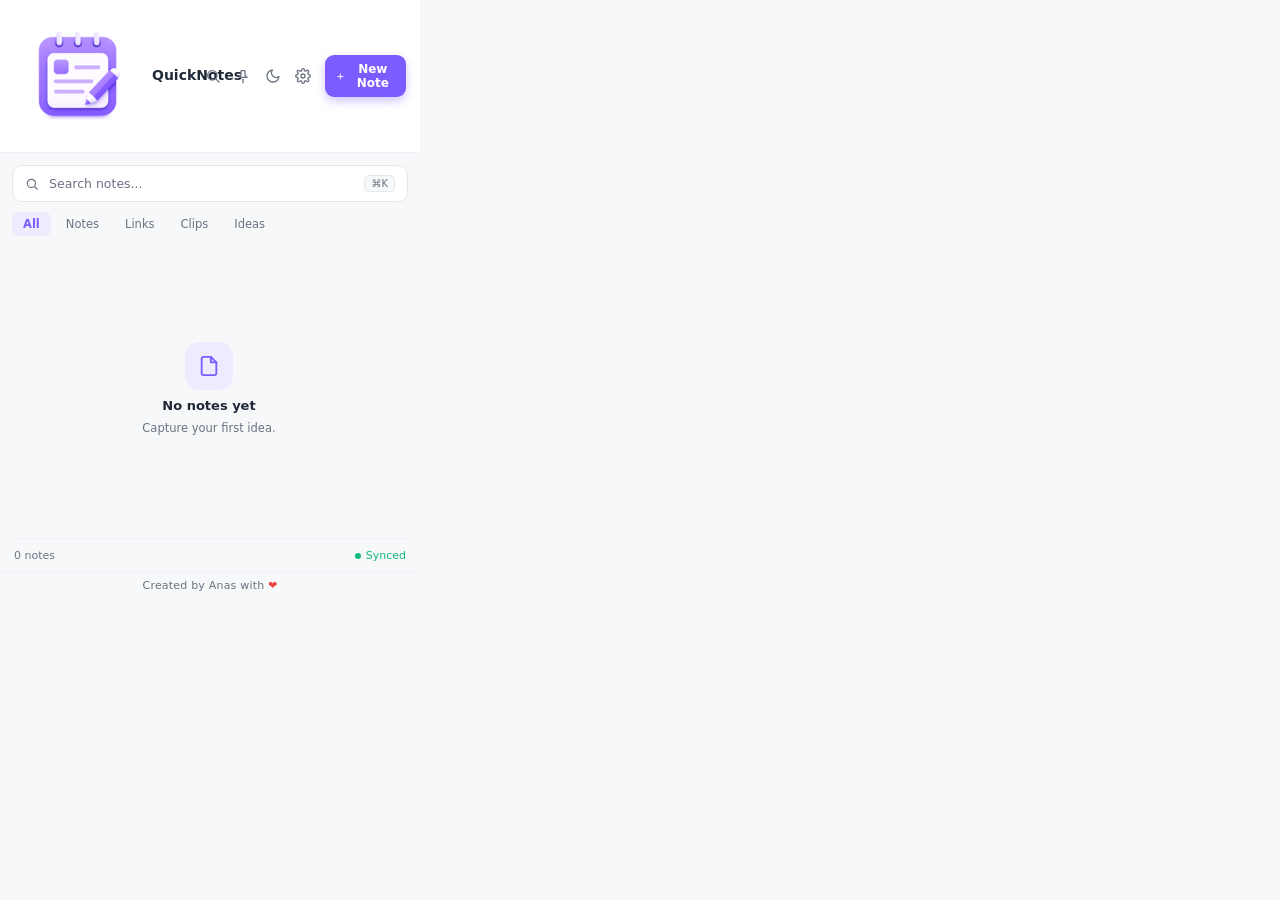
==== commit 7cd75dfb: "Changes Co-authored-by: anassarfraz15 <126183512+anassarfraz15@users.noreply.github.com>" ====
--- a/extension/popup.html
+++ b/extension/popup.html
@@ -10,9 +10,7 @@
       <!-- HEADER -->
       <header class="header">
         <div class="brand">
-          <div class="brand-icon" aria-hidden="true">
-            <svg viewBox="0 0 24 24" fill="none" stroke="currentColor" stroke-width="2" stroke-linecap="round" stroke-linejoin="round"><path d="M14 2H6a2 2 0 0 0-2 2v16a2 2 0 0 0 2 2h12a2 2 0 0 0 2-2V8z"/><polyline points="14 2 14 8 20 8"/><line x1="9" y1="13" x2="15" y2="13"/><line x1="9" y1="17" x2="13" y2="17"/></svg>
-          </div>
+          <img class="brand-logo" src="icons/icon128.png" alt="QuickNotes" />
           <div class="brand-text">
             <div class="brand-title">QuickNotes</div>
           </div>
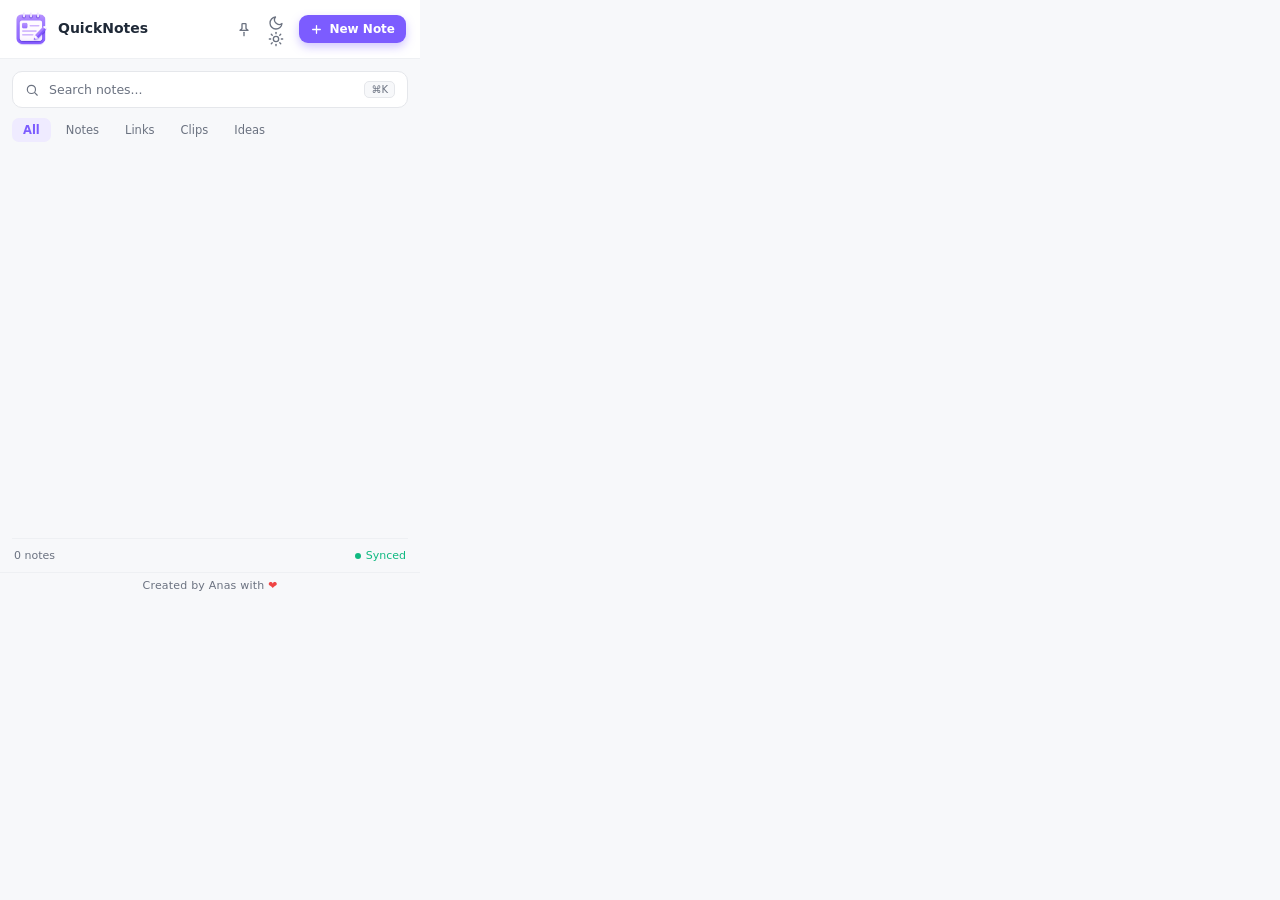
==== commit fb7c7a55: "Changes Co-authored-by: anassarfraz15 <126183512+anassarfraz15@users.noreply.github.com>" ====
--- a/extension/popup.html
+++ b/extension/popup.html
@@ -16,17 +16,12 @@
           </div>
         </div>
         <div class="header-actions">
-          <button class="icon-btn" id="btn-search" title="Search">
-            <svg viewBox="0 0 24 24" fill="none" stroke="currentColor" stroke-width="2" stroke-linecap="round" stroke-linejoin="round"><circle cx="11" cy="11" r="7"/><line x1="21" y1="21" x2="16.65" y2="16.65"/></svg>
-          </button>
           <button class="icon-btn" id="btn-pin-toggle" title="Show pinned">
             <svg viewBox="0 0 24 24" fill="none" stroke="currentColor" stroke-width="2" stroke-linecap="round" stroke-linejoin="round"><path d="M12 17v5"/><path d="M9 10.76V5a1 1 0 0 1 1-1h4a1 1 0 0 1 1 1v5.76a2 2 0 0 0 .59 1.41L18 14H6l2.41-1.83A2 2 0 0 0 9 10.76z"/></svg>
           </button>
-          <button class="icon-btn" id="btn-theme" title="Toggle theme">
-            <svg viewBox="0 0 24 24" fill="none" stroke="currentColor" stroke-width="2" stroke-linecap="round" stroke-linejoin="round"><path d="M21 12.79A9 9 0 1 1 11.21 3 7 7 0 0 0 21 12.79z"/></svg>
-          </button>
-          <button class="icon-btn" id="btn-settings" title="Settings">
-            <svg viewBox="0 0 24 24" fill="none" stroke="currentColor" stroke-width="2" stroke-linecap="round" stroke-linejoin="round"><circle cx="12" cy="12" r="3"/><path d="M19.4 15a1.7 1.7 0 0 0 .3 1.8l.1.1a2 2 0 1 1-2.8 2.8l-.1-.1a1.7 1.7 0 0 0-1.8-.3 1.7 1.7 0 0 0-1 1.5V21a2 2 0 0 1-4 0v-.1a1.7 1.7 0 0 0-1.1-1.5 1.7 1.7 0 0 0-1.8.3l-.1.1a2 2 0 1 1-2.8-2.8l.1-.1a1.7 1.7 0 0 0 .3-1.8 1.7 1.7 0 0 0-1.5-1H3a2 2 0 0 1 0-4h.1a1.7 1.7 0 0 0 1.5-1.1 1.7 1.7 0 0 0-.3-1.8l-.1-.1a2 2 0 1 1 2.8-2.8l.1.1a1.7 1.7 0 0 0 1.8.3H9a1.7 1.7 0 0 0 1-1.5V3a2 2 0 0 1 4 0v.1a1.7 1.7 0 0 0 1 1.5 1.7 1.7 0 0 0 1.8-.3l.1-.1a2 2 0 1 1 2.8 2.8l-.1.1a1.7 1.7 0 0 0-.3 1.8V9a1.7 1.7 0 0 0 1.5 1H21a2 2 0 0 1 0 4h-.1a1.7 1.7 0 0 0-1.5 1z"/></svg>
+          <button class="icon-btn theme-toggle" id="btn-theme" title="Toggle theme">
+            <svg class="theme-icon theme-icon-moon" viewBox="0 0 24 24" fill="none" stroke="currentColor" stroke-width="2" stroke-linecap="round" stroke-linejoin="round"><path d="M21 12.79A9 9 0 1 1 11.21 3 7 7 0 0 0 21 12.79z"/></svg>
+            <svg class="theme-icon theme-icon-sun" viewBox="0 0 24 24" fill="none" stroke="currentColor" stroke-width="2" stroke-linecap="round" stroke-linejoin="round"><circle cx="12" cy="12" r="4"/><path d="M12 2v2"/><path d="M12 20v2"/><path d="M4.93 4.93l1.41 1.41"/><path d="M17.66 17.66l1.41 1.41"/><path d="M2 12h2"/><path d="M20 12h2"/><path d="M4.93 19.07l1.41-1.41"/><path d="M17.66 6.34l1.41-1.41"/></svg>
           </button>
           <button class="btn btn-primary" id="btn-new">
             <svg viewBox="0 0 24 24" fill="none" stroke="currentColor" stroke-width="2.4" stroke-linecap="round" stroke-linejoin="round"><line x1="12" y1="5" x2="12" y2="19"/><line x1="5" y1="12" x2="19" y2="12"/></svg>
--- a/extension/styles.css
+++ b/extension/styles.css
@@ -63,6 +63,7 @@
   display: grid; place-items: center; flex-shrink: 0;
 }
 .brand-icon svg { width: 18px; height: 18px; }
+.brand-logo { width: 34px; height: 34px; border-radius: 10px; object-fit: contain; flex-shrink: 0; }
 .brand-title { font-weight: 700; font-size: 14px; line-height: 1.1; }
 .brand-sub { font-size: 10.5px; color: var(--text-2); margin-top: 2px; }
 
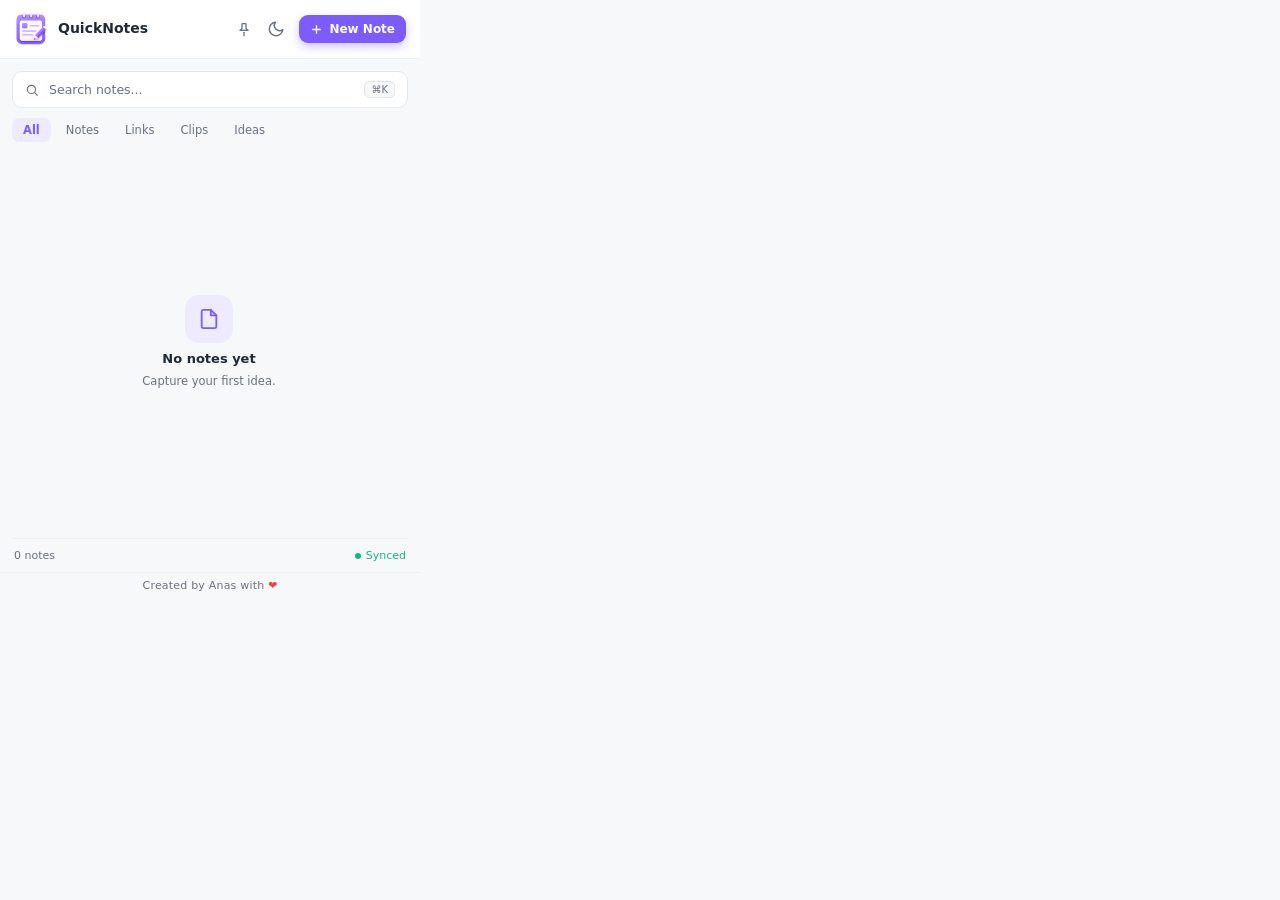
==== commit d2213ffb: "Changes Co-authored-by: anassarfraz15 <126183512+anassarfraz15@users.noreply.github.com>" ====
--- a/extension/popup.html
+++ b/extension/popup.html
@@ -112,8 +112,13 @@
             <span id="updated-at">Updated: —</span>
           </div>
           <button class="btn btn-primary" id="btn-save">
-            <svg viewBox="0 0 24 24" fill="none" stroke="currentColor" stroke-width="2" stroke-linecap="round" stroke-linejoin="round"><path d="M19 21H5a2 2 0 0 1-2-2V5a2 2 0 0 1 2-2h11l5 5v11a2 2 0 0 1-2 2z"/><polyline points="17 21 17 13 7 13 7 21"/><polyline points="7 3 7 8 15 8"/></svg>
-            Save Note
+            <span class="btn-save-icon">
+              <svg viewBox="0 0 24 24" fill="none" stroke="currentColor" stroke-width="2" stroke-linecap="round" stroke-linejoin="round"><path d="M19 21H5a2 2 0 0 1-2-2V5a2 2 0 0 1 2-2h11l5 5v11a2 2 0 0 1-2 2z"/><polyline points="17 21 17 13 7 13 7 21"/><polyline points="7 3 7 8 15 8"/></svg>
+            </span>
+            <span class="btn-save-icon btn-save-icon-check">
+              <svg viewBox="0 0 24 24" fill="none" stroke="currentColor" stroke-width="2.4" stroke-linecap="round" stroke-linejoin="round"><polyline points="20 6 9 17 4 12"/></svg>
+            </span>
+            <span class="btn-save-label">Save Note</span>
           </button>
         </div>
       </section>
--- a/extension/styles.css
+++ b/extension/styles.css
@@ -377,3 +377,28 @@
   letter-spacing: 0.2px;
 }
 .credit-heart { color: #EF4444; }
+
+/* Theme toggle smooth icon swap */
+.theme-toggle { position: relative; overflow: hidden; }
+.theme-toggle .theme-icon {
+  width: 18px; height: 18px;
+  position: absolute;
+  top: 50%; left: 50%;
+  transition: transform .35s cubic-bezier(.4,.0,.2,1), opacity .25s ease;
+}
+.theme-toggle .theme-icon-moon {
+  transform: translate(-50%, -50%) rotate(0deg) scale(1);
+  opacity: 1;
+}
+.theme-toggle .theme-icon-sun {
+  transform: translate(-50%, -50%) rotate(-90deg) scale(0);
+  opacity: 0;
+}
+[data-theme="dark"] .theme-toggle .theme-icon-moon {
+  transform: translate(-50%, -50%) rotate(90deg) scale(0);
+  opacity: 0;
+}
+[data-theme="dark"] .theme-toggle .theme-icon-sun {
+  transform: translate(-50%, -50%) rotate(0deg) scale(1);
+  opacity: 1;
+}
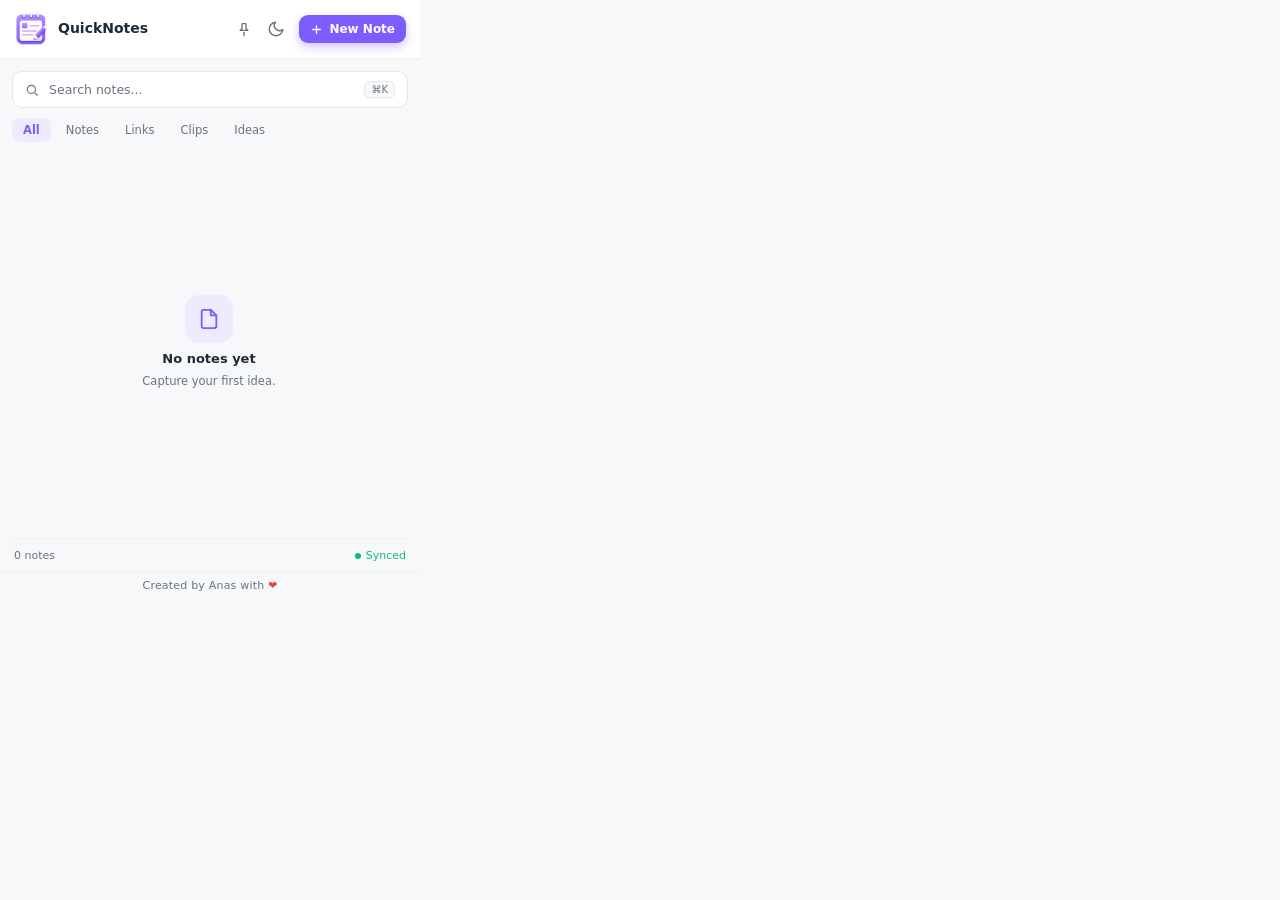
==== commit 9d551fb5: "Changes Co-authored-by: anassarfraz15 <126183512+anassarfraz15@users.noreply.github.com>" ====
--- a/extension/popup.html
+++ b/extension/popup.html
@@ -64,6 +64,10 @@
           <button class="icon-btn" id="btn-pin" title="Pin">
             <svg viewBox="0 0 24 24" fill="none" stroke="currentColor" stroke-width="2" stroke-linecap="round" stroke-linejoin="round"><path d="M12 17v5"/><path d="M9 10.76V5a1 1 0 0 1 1-1h4a1 1 0 0 1 1 1v5.76a2 2 0 0 0 .59 1.41L18 14H6l2.41-1.83A2 2 0 0 0 9 10.76z"/></svg>
           </button>
+          <button class="icon-btn" id="btn-copy" title="Copy note">
+            <svg class="copy-icon-default" viewBox="0 0 24 24" fill="none" stroke="currentColor" stroke-width="2" stroke-linecap="round" stroke-linejoin="round"><rect x="9" y="9" width="13" height="13" rx="2" ry="2"/><path d="M5 15H4a2 2 0 0 1-2-2V4a2 2 0 0 1 2-2h9a2 2 0 0 1 2 2v1"/></svg>
+            <svg class="copy-icon-check" viewBox="0 0 24 24" fill="none" stroke="currentColor" stroke-width="2.4" stroke-linecap="round" stroke-linejoin="round"><polyline points="20 6 9 17 4 12"/></svg>
+          </button>
           <button class="icon-btn danger" id="btn-delete" title="Delete">
             <svg viewBox="0 0 24 24" fill="none" stroke="currentColor" stroke-width="2" stroke-linecap="round" stroke-linejoin="round"><polyline points="3 6 5 6 21 6"/><path d="M19 6l-2 14a2 2 0 0 1-2 2H9a2 2 0 0 1-2-2L5 6"/><path d="M10 11v6"/><path d="M14 11v6"/></svg>
           </button>
--- a/extension/styles.css
+++ b/extension/styles.css
@@ -402,3 +402,13 @@
   transform: translate(-50%, -50%) rotate(0deg) scale(1);
   opacity: 1;
 }
+
+/* Save button "Saved" state */
+#btn-save { position: relative; transition: background-color .25s ease, color .25s ease; }
+#btn-save .btn-save-icon { display: inline-flex; align-items: center; justify-content: center; transition: opacity .2s ease, transform .2s ease; }
+#btn-save .btn-save-icon svg { width: 16px; height: 16px; }
+#btn-save .btn-save-icon-check { position: absolute; left: 12px; opacity: 0; transform: scale(.6); }
+#btn-save.is-saved .btn-save-icon:not(.btn-save-icon-check) { opacity: 0; transform: scale(.6); }
+#btn-save.is-saved .btn-save-icon-check { opacity: 1; transform: scale(1); }
+#btn-save.is-saved { background: #10B981; border-color: #10B981; color: #fff; }
+#btn-save .btn-save-label { transition: opacity .15s ease; }
